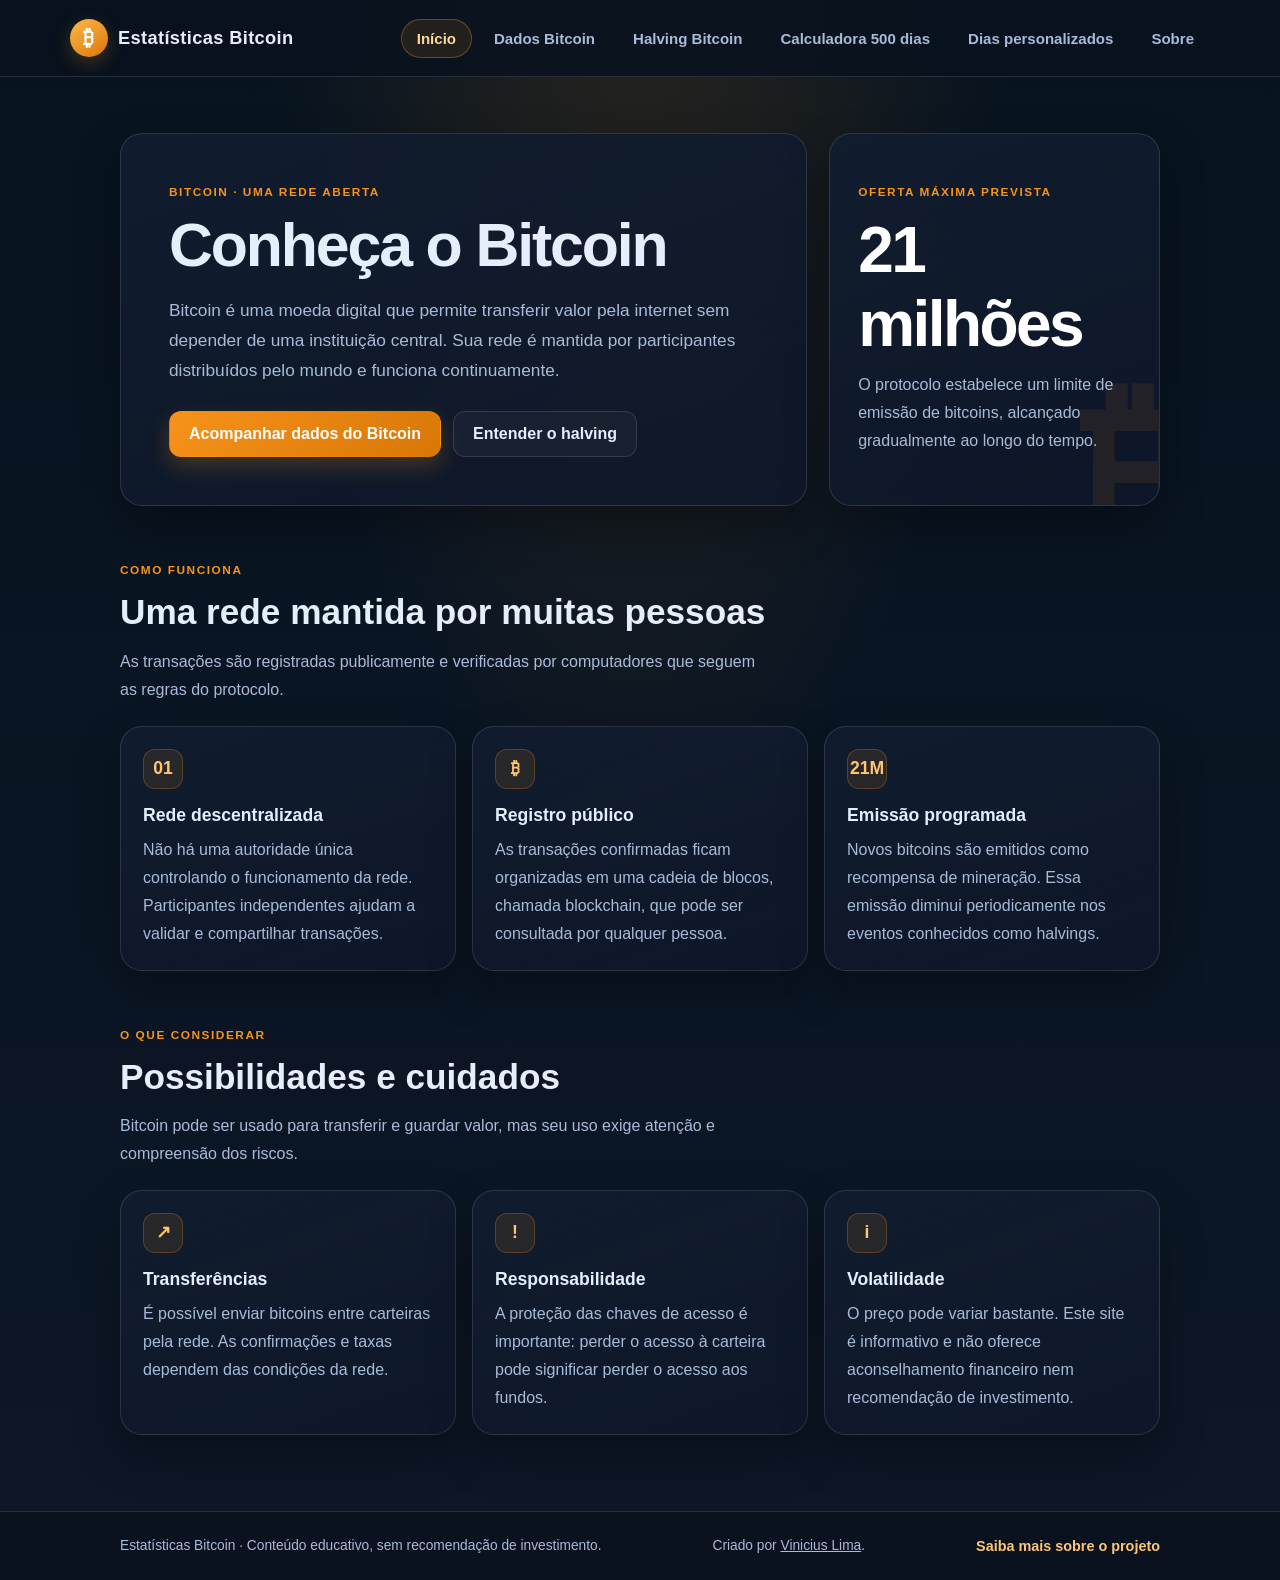
==== index.html @ bfd5b89e "Organiza conteúdo de Bitcoin e halving Co-authored-by: Copilot <223556219+Copilot@users.noreply.gith" ====
<!DOCTYPE html>
<html lang="pt-BR">
<head>
  <meta charset="UTF-8">
  <meta name="viewport" content="width=device-width, initial-scale=1.0">
  <meta name="theme-color" content="#07131f">
  <meta name="description" content="Conheça o Bitcoin: uma moeda digital descentralizada, sua rede, seu funcionamento e seus principais usos.">
  <title>Início | Estatísticas Bitcoin</title>
  <link rel="stylesheet" href="styles.css">
</head>
<body>
  <a class="skip-link" href="#conteudo">Pular para o conteúdo</a>
  <header class="site-header">
    <div class="nav-wrap">
      <a class="brand" href="index.html"><span class="brand-mark" aria-hidden="true">₿</span> Estatísticas Bitcoin</a>
      <nav class="nav" aria-label="Menu principal">
        <a class="active" href="index.html" aria-current="page">Início</a>
        <a href="dados-bitcoin.html">Dados Bitcoin</a>
        <a href="halving-bitcoin.html">Halving Bitcoin</a>
        <a href="calculadora.html">Calculadora 500 dias</a>
        <a href="calculadora-tempo.html">Dias personalizados</a>
        <a href="sobre.html">Sobre</a>
      </nav>
    </div>
  </header>

  <main class="container" id="conteudo">
    <section class="hero">
      <div class="card hero-copy">
        <span class="eyebrow">Bitcoin · Uma rede aberta</span>
        <h1>Conheça o Bitcoin</h1>
        <p class="lead">
          Bitcoin é uma moeda digital que permite transferir valor pela internet sem depender de uma instituição central. Sua rede é mantida por participantes distribuídos pelo mundo e funciona continuamente.
        </p>
        <div class="actions">
          <a class="btn btn-primary" href="dados-bitcoin.html">Acompanhar dados do Bitcoin</a>
          <a class="btn btn-secondary" href="halving-bitcoin.html">Entender o halving</a>
        </div>
      </div>

      <aside class="card highlight-card" aria-label="Informação sobre o limite de bitcoins">
        <span class="eyebrow">Oferta máxima prevista</span>
        <div class="highlight-number">21 milhões</div>
        <p>O protocolo estabelece um limite de emissão de bitcoins, alcançado gradualmente ao longo do tempo.</p>
      </aside>
    </section>

    <section class="section" aria-labelledby="destaques-titulo">
      <div class="section-heading">
        <span class="eyebrow">Como funciona</span>
        <h2 id="destaques-titulo">Uma rede mantida por muitas pessoas</h2>
        <p>As transações são registradas publicamente e verificadas por computadores que seguem as regras do protocolo.</p>
      </div>
      <div class="feature-grid">
        <article class="card feature-card">
          <span class="feature-icon" aria-hidden="true">01</span>
          <h3>Rede descentralizada</h3>
          <p>Não há uma autoridade única controlando o funcionamento da rede. Participantes independentes ajudam a validar e compartilhar transações.</p>
        </article>
        <article class="card feature-card">
          <span class="feature-icon" aria-hidden="true">₿</span>
          <h3>Registro público</h3>
          <p>As transações confirmadas ficam organizadas em uma cadeia de blocos, chamada blockchain, que pode ser consultada por qualquer pessoa.</p>
        </article>
        <article class="card feature-card">
          <span class="feature-icon" aria-hidden="true">21M</span>
          <h3>Emissão programada</h3>
          <p>Novos bitcoins são emitidos como recompensa de mineração. Essa emissão diminui periodicamente nos eventos conhecidos como halvings.</p>
        </article>
      </div>
    </section>

    <section class="section" aria-labelledby="uso-titulo">
      <div class="section-heading">
        <span class="eyebrow">O que considerar</span>
        <h2 id="uso-titulo">Possibilidades e cuidados</h2>
        <p>Bitcoin pode ser usado para transferir e guardar valor, mas seu uso exige atenção e compreensão dos riscos.</p>
      </div>
      <div class="info-grid">
        <article class="card info-card">
          <span class="feature-icon" aria-hidden="true">↗</span>
          <h3>Transferências</h3>
          <p>É possível enviar bitcoins entre carteiras pela rede. As confirmações e taxas dependem das condições da rede.</p>
        </article>
        <article class="card info-card">
          <span class="feature-icon" aria-hidden="true">!</span>
          <h3>Responsabilidade</h3>
          <p>A proteção das chaves de acesso é importante: perder o acesso à carteira pode significar perder o acesso aos fundos.</p>
        </article>
        <article class="card info-card">
          <span class="feature-icon" aria-hidden="true">i</span>
          <h3>Volatilidade</h3>
          <p>O preço pode variar bastante. Este site é informativo e não oferece aconselhamento financeiro nem recomendação de investimento.</p>
        </article>
      </div>
    </section>
  </main>

  <footer class="site-footer">
    <div class="footer-inner">
      <p>Estatísticas Bitcoin · Conteúdo educativo, sem recomendação de investimento.</p>
      <p>Criado por <a href="https://github.com/viniciusLima-cell" target="_blank" rel="noopener noreferrer">Vinicius Lima</a>.</p>
      <a class="footer-link" href="sobre.html">Saiba mais sobre o projeto</a>
    </div>
  </footer>
</body>
</html>
---- styles.css ----
:root {
  color-scheme: dark;
  --background: #07131f;
  --surface: rgba(15, 23, 42, 0.84);
  --surface-soft: rgba(255, 255, 255, 0.035);
  --primary: #f7931a;
  --primary-dark: #d97706;
  --text: #e5eefb;
  --muted: #a8bbd8;
  --line: rgba(255, 255, 255, 0.12);
  --shadow: 0 20px 45px rgba(0, 0, 0, 0.3);
}

* {
  box-sizing: border-box;
}

html {
  min-width: 320px;
  scroll-behavior: smooth;
}

body {
  min-height: 100vh;
  margin: 0;
  display: flex;
  flex-direction: column;
  font-family: "Segoe UI", Tahoma, Geneva, Verdana, sans-serif;
  background:
    radial-gradient(ellipse at 50% -10%, rgba(247, 147, 26, 0.14), transparent 42%),
    linear-gradient(180deg, #07131f 0%, #0d1727 100%);
  color: var(--text);
}

a {
  color: inherit;
}

a:focus-visible,
button:focus-visible,
input:focus-visible {
  outline: 3px solid rgba(247, 147, 26, 0.8);
  outline-offset: 3px;
}

.skip-link {
  position: absolute;
  z-index: 20;
  top: 8px;
  left: 8px;
  transform: translateY(-150%);
  padding: 10px 14px;
  border-radius: 8px;
  background: #fff;
  color: #111827;
}

.skip-link:focus {
  transform: translateY(0);
}

.site-header {
  position: sticky;
  top: 0;
  z-index: 10;
  background: rgba(8, 19, 31, 0.88);
  border-bottom: 1px solid var(--line);
  backdrop-filter: blur(14px);
}

.nav-wrap {
  width: min(1180px, 100%);
  min-height: 76px;
  margin: 0 auto;
  padding: 14px 20px;
  display: flex;
  align-items: center;
  justify-content: space-between;
  gap: 20px;
}

.brand {
  display: inline-flex;
  align-items: center;
  gap: 10px;
  color: var(--text);
  text-decoration: none;
  font-size: 1.14rem;
  font-weight: 750;
  letter-spacing: 0.02em;
  white-space: nowrap;
}

.brand-mark {
  display: grid;
  width: 38px;
  height: 38px;
  place-items: center;
  border-radius: 50%;
  background: linear-gradient(145deg, #ffb84d, var(--primary-dark));
  box-shadow: 0 6px 18px rgba(247, 147, 26, 0.24);
  color: #fff;
  font-size: 1.35rem;
  font-weight: 800;
}

.nav {
  display: flex;
  align-items: center;
  gap: 6px;
}

.nav a {
  padding: 10px 15px;
  border: 1px solid transparent;
  border-radius: 999px;
  color: var(--muted);
  font-size: 0.94rem;
  font-weight: 650;
  text-decoration: none;
  transition: background 0.2s ease, color 0.2s ease, border-color 0.2s ease;
}

.nav a:hover,
.nav a.active {
  border-color: rgba(247, 147, 26, 0.35);
  background: rgba(247, 147, 26, 0.1);
  color: #ffd79d;
}

main {
  width: 100%;
  flex: 1;
}

.container {
  width: min(1080px, 100%);
  margin: 0 auto;
  padding: 56px 20px 76px;
}

.container-narrow {
  width: min(850px, 100%);
}

.eyebrow {
  display: inline-block;
  margin-bottom: 14px;
  color: var(--primary);
  font-size: 0.74rem;
  font-weight: 750;
  letter-spacing: 0.13em;
  text-transform: uppercase;
}

h1,
h2,
h3,
p {
  margin-top: 0;
}

h1 {
  margin-bottom: 16px;
  font-size: clamp(2.15rem, 5vw, 3.8rem);
  line-height: 1.08;
  letter-spacing: -0.035em;
}

h2 {
  margin-bottom: 14px;
  font-size: clamp(1.55rem, 3vw, 2.2rem);
  line-height: 1.2;
}

h3 {
  margin-bottom: 10px;
  font-size: 1.1rem;
}

p {
  color: var(--muted);
  line-height: 1.75;
}

.card {
  border: 1px solid var(--line);
  border-radius: 22px;
  background: linear-gradient(160deg, rgba(17, 29, 47, 0.94), var(--surface));
  box-shadow: var(--shadow);
}

.hero {
  display: grid;
  grid-template-columns: minmax(0, 1.35fr) minmax(250px, 0.65fr);
  align-items: stretch;
  gap: 22px;
}

.hero-copy {
  padding: clamp(26px, 5vw, 48px);
}

.lead {
  max-width: 660px;
  margin-bottom: 26px;
  font-size: 1.08rem;
}

.actions {
  display: flex;
  flex-wrap: wrap;
  gap: 12px;
}

.btn {
  display: inline-flex;
  min-height: 46px;
  align-items: center;
  justify-content: center;
  padding: 12px 19px;
  border: 1px solid var(--line);
  border-radius: 12px;
  font-weight: 700;
  text-decoration: none;
  transition: transform 0.2s ease, box-shadow 0.2s ease, background 0.2s ease;
}

.btn:hover {
  transform: translateY(-2px);
}

.btn-primary {
  border-color: transparent;
  background: linear-gradient(135deg, var(--primary), var(--primary-dark));
  box-shadow: 0 9px 22px rgba(247, 147, 26, 0.24);
  color: #fff;
}

.btn-secondary {
  background: rgba(255, 255, 255, 0.035);
  color: var(--text);
}

.highlight-card {
  position: relative;
  display: flex;
  min-height: 260px;
  flex-direction: column;
  justify-content: center;
  overflow: hidden;
  padding: 28px;
}

.highlight-card::after {
  position: absolute;
  right: -25px;
  bottom: -75px;
  color: rgba(247, 147, 26, 0.09);
  content: "₿";
  font-size: 13rem;
  font-weight: 800;
  line-height: 1;
}

.highlight-card > * {
  position: relative;
  z-index: 1;
}

.highlight-number {
  margin-bottom: 10px;
  color: #fff;
  font-size: clamp(2.7rem, 5vw, 4rem);
  font-weight: 800;
  letter-spacing: -0.04em;
}

.highlight-card p,
.feature-card p,
.info-card p {
  margin-bottom: 0;
}

.section {
  margin-top: 54px;
}

.section-heading {
  max-width: 650px;
  margin-bottom: 22px;
}

.section-heading p {
  margin-bottom: 0;
}

.feature-grid,
.info-grid {
  display: grid;
  grid-template-columns: repeat(3, minmax(0, 1fr));
  gap: 16px;
}

.feature-card,
.info-card {
  padding: 22px;
}

.feature-icon {
  display: grid;
  width: 40px;
  height: 40px;
  margin-bottom: 16px;
  place-items: center;
  border: 1px solid rgba(247, 147, 26, 0.25);
  border-radius: 12px;
  background: rgba(247, 147, 26, 0.1);
  color: #ffc574;
  font-size: 1.1rem;
  font-weight: 800;
}

.page-intro {
  margin-bottom: 24px;
}

.page-intro p {
  max-width: 650px;
  margin-bottom: 0;
}

.calculator-card {
  padding: clamp(22px, 4vw, 34px);
}

.field-label {
  display: block;
  margin: 24px 0 8px;
  color: var(--text);
  font-weight: 650;
}

input[type="date"],
input[type="number"] {
  display: block;
  width: 100%;
  min-height: 50px;
  padding: 12px 14px;
  border: 1px solid var(--line);
  border-radius: 12px;
  background: #0d1727;
  color: var(--text);
  font: inherit;
}

.calculator-card .btn {
  width: 100%;
  margin-top: 14px;
  cursor: pointer;
  font: inherit;
}

.result {
  margin-top: 22px;
  padding: 18px;
  border: 1px solid var(--line);
  border-radius: 15px;
  background: var(--surface-soft);
}

.result[hidden] {
  display: none;
}

.result-grid {
  display: grid;
  grid-template-columns: repeat(2, minmax(0, 1fr));
  gap: 12px;
  margin: 14px 0;
}

.result-item {
  padding: 14px;
  border: 1px solid var(--line);
  border-radius: 12px;
  background: rgba(8, 19, 31, 0.42);
}

.result-item span {
  display: block;
  margin-bottom: 6px;
  color: var(--muted);
  font-size: 0.88rem;
}

.result-item strong {
  color: #fff;
  font-size: 1.08rem;
}

.result-count {
  margin-bottom: 0;
  color: var(--text);
}

.helper-text {
  margin: 12px 0 0;
  font-size: 0.88rem;
}

.notice {
  margin-top: 18px;
  padding-left: 14px;
  border-left: 2px solid var(--primary);
  font-size: 0.9rem;
}

.market-intro {
  margin-bottom: 28px;
}

.market-grid {
  display: grid;
  grid-template-columns: repeat(2, minmax(0, 1fr));
  gap: 18px;
}

.market-card,
.market-chart-card {
  padding: clamp(22px, 4vw, 32px);
}

.market-card .eyebrow,
.market-chart-heading .eyebrow {
  margin-bottom: 12px;
}

.market-value {
  margin-bottom: 8px;
  color: #fff;
  font-size: clamp(2rem, 5vw, 3rem);
  overflow-wrap: anywhere;
}

.market-out-of {
  color: var(--muted);
  font-size: 0.55em;
}

.market-secondary,
.market-change,
.market-sentiment {
  margin-bottom: 8px;
  color: var(--text);
}

.market-change {
  font-weight: 700;
}

.market-positive {
  color: #73d6a0;
}

.market-negative {
  color: #ff8c8c;
}

.market-updated {
  margin: 12px 0 0;
  font-size: 0.82rem;
}

.sentiment-meter {
  height: 12px;
  margin: 18px 0 12px;
  overflow: hidden;
  border-radius: 999px;
  background: linear-gradient(90deg, #e45757, #f7931a 50%, #55bd83);
}

.sentiment-meter-fill {
  display: block;
  width: 0;
  height: 100%;
  border-right: 2px solid #fff;
  background: rgba(7, 19, 31, 0.78);
  transition: width 0.3s ease;
}

.market-chart-card {
  margin-top: 18px;
}

.market-chart-heading {
  display: flex;
  align-items: flex-start;
  justify-content: space-between;
  gap: 18px;
}

.market-chart-heading h2 {
  margin-bottom: 4px;
  font-size: clamp(1.3rem, 3vw, 1.8rem);
}

.chart-controls {
  display: flex;
  flex-wrap: wrap;
  justify-content: flex-end;
  gap: 8px;
}

.chart-range {
  min-height: 38px;
  padding: 7px 10px;
  border: 1px solid var(--line);
  border-radius: 999px;
  background: rgba(255, 255, 255, 0.035);
  color: var(--muted);
  font: inherit;
  font-size: 0.82rem;
  font-weight: 650;
  white-space: nowrap;
  cursor: pointer;
}

.chart-range:hover,
.chart-range[aria-pressed="true"] {
  border-color: rgba(247, 147, 26, 0.35);
  background: rgba(247, 147, 26, 0.1);
  color: #ffd79d;
}

.chart-container {
  min-height: 260px;
  margin-top: 24px;
}

.bitcoin-chart {
  display: block;
  width: 100%;
  height: 360px;
  overflow: visible;
}

.bitcoin-chart[hidden],
.chart-labels[hidden],
.chart-message[hidden] {
  display: none;
}

.chart-grid-line {
  stroke: rgba(255, 255, 255, 0.1);
  stroke-width: 1;
}

.chart-axis-label {
  fill: var(--muted);
}

.chart-axis-label,
.chart-current-label {
  font-family: "Segoe UI", Tahoma, Geneva, Verdana, sans-serif;
  font-variant-numeric: tabular-nums;
  letter-spacing: 0.01em;
}

.chart-point {
  fill: var(--primary);
  stroke: var(--background);
  stroke-width: 2;
  vector-effect: non-scaling-stroke;
}

.chart-current-label {
  fill: #fff;
  font-weight: 700;
}

.chart-area {
  fill: url(#preenchimentoGrafico);
}

.chart-line {
  fill: none;
  stroke: var(--primary);
  stroke-linecap: round;
  stroke-linejoin: round;
  stroke-width: 3;
  vector-effect: non-scaling-stroke;
}

.chart-message {
  display: grid;
  min-height: 260px;
  margin: 0;
  place-items: center;
  text-align: center;
}

.chart-labels {
  display: flex;
  justify-content: space-between;
  gap: 12px;
  color: var(--muted);
  font-size: 0.82rem;
}

.market-actions {
  display: flex;
  align-items: center;
  justify-content: space-between;
  gap: 20px;
  margin-top: 18px;
}

.market-actions .btn {
  flex: 0 0 auto;
  cursor: pointer;
  font: inherit;
}

.market-actions .btn:disabled {
  cursor: wait;
  opacity: 0.7;
}

.market-disclaimer {
  margin: 0;
  font-size: 0.86rem;
}

.site-footer {
  border-top: 1px solid var(--line);
  background: rgba(5, 12, 21, 0.45);
}

.footer-inner {
  width: min(1080px, 100%);
  margin: 0 auto;
  padding: 22px 20px;
  display: flex;
  align-items: center;
  justify-content: space-between;
  gap: 14px;
}

.footer-inner p {
  margin: 0;
  font-size: 0.86rem;
}

.footer-link {
  color: #ffc574;
  font-size: 0.9rem;
  font-weight: 650;
  text-decoration: none;
}

.footer-link:hover {
  text-decoration: underline;
}

@media (max-width: 760px) {
  .nav-wrap {
    min-height: auto;
    flex-direction: column;
    align-items: flex-start;
    gap: 10px;
    padding: 13px 18px;
  }

  .nav {
    width: 100%;
    gap: 2px;
    overflow-x: auto;
    padding-bottom: 2px;
  }

  .nav a {
    padding: 9px 12px;
    white-space: nowrap;
  }

  .container {
    padding: 36px 18px 54px;
  }

  .hero {
    grid-template-columns: 1fr;
  }

  .market-grid {
    grid-template-columns: 1fr;
  }

  .market-actions {
    align-items: stretch;
    flex-direction: column;
  }

  .market-chart-heading {
    align-items: flex-start;
    flex-direction: column;
    gap: 8px;
  }

  .chart-controls {
    justify-content: flex-start;
  }

  .bitcoin-chart {
    height: 260px;
  }

  .highlight-card {
    min-height: 210px;
  }
}

@media (max-width: 560px) {
  .feature-grid,
  .info-grid {
    grid-template-columns: 1fr;
  }

  .result-grid {
    grid-template-columns: 1fr;
  }

  .actions {
    flex-direction: column;
  }

  .footer-inner {
    align-items: flex-start;
    flex-direction: column;
  }
}

@media (prefers-reduced-motion: reduce) {
  *,
  *::before,
  *::after {
    scroll-behavior: auto !important;
    transition-duration: 0.01ms !important;
  }
}
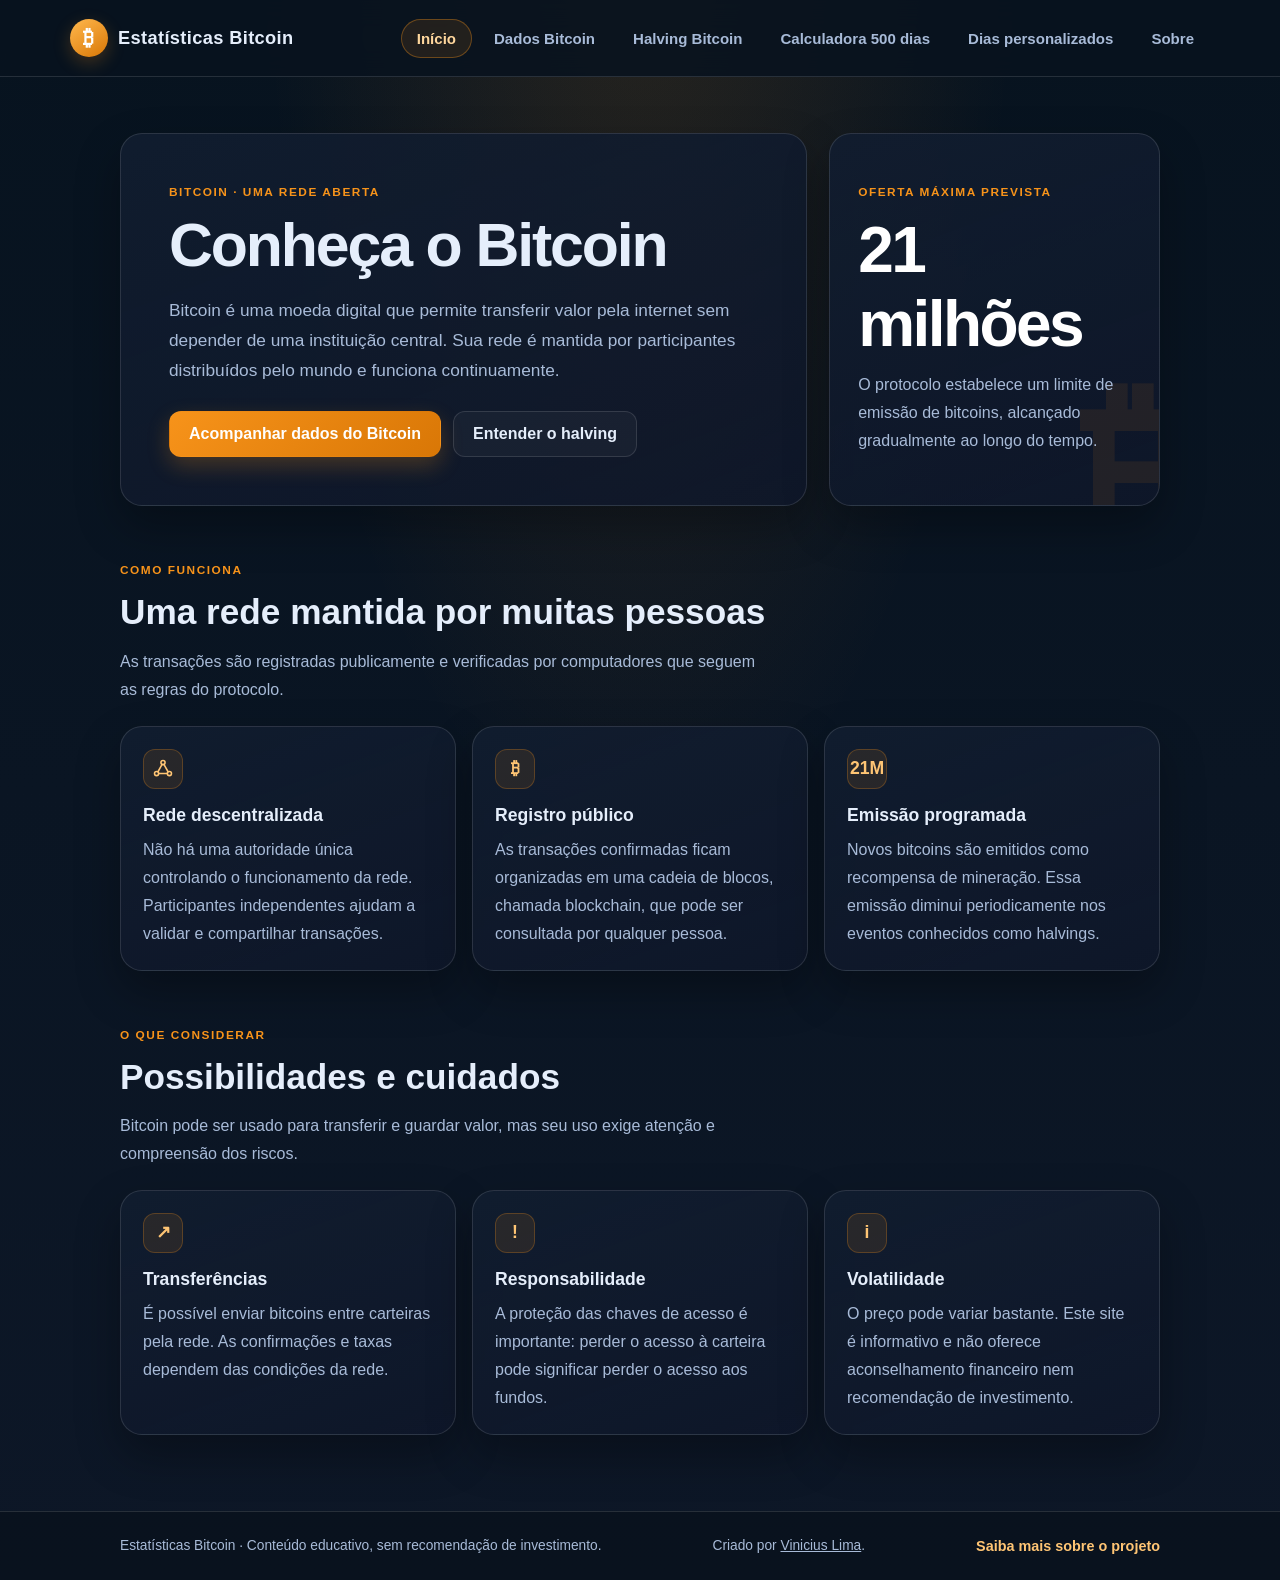
==== commit a89e69c5: "Adiciona ícones SVG às seções de recursos e ajusta estilos" ====
--- a/index.html
+++ b/index.html
@@ -6,6 +6,7 @@
   <meta name="theme-color" content="#07131f">
   <meta name="description" content="Conheça o Bitcoin: uma moeda digital descentralizada, sua rede, seu funcionamento e seus principais usos.">
   <title>Início | Estatísticas Bitcoin</title>
+  <link rel="icon" type="image/svg+xml" href="favicon.svg">
   <link rel="stylesheet" href="styles.css">
 </head>
 <body>
@@ -53,7 +54,14 @@
       </div>
       <div class="feature-grid">
         <article class="card feature-card">
-          <span class="feature-icon" aria-hidden="true">01</span>
+          <span class="feature-icon" aria-hidden="true">
+            <svg viewBox="0 0 24 24" role="img">
+              <circle cx="12" cy="5" r="2.25"></circle>
+              <circle cx="5" cy="17" r="2.25"></circle>
+              <circle cx="19" cy="17" r="2.25"></circle>
+              <path d="M11 7 6.5 15M13 7l4.5 8M7.25 17h9.5"></path>
+            </svg>
+          </span>
           <h3>Rede descentralizada</h3>
           <p>Não há uma autoridade única controlando o funcionamento da rede. Participantes independentes ajudam a validar e compartilhar transações.</p>
         </article>
--- a/styles.css
+++ b/styles.css
@@ -282,6 +282,15 @@
   margin-bottom: 0;
 }
 
+.info-card p + p {
+  margin-top: 12px;
+}
+
+.info-card > .footer-link {
+  display: inline-block;
+  margin-top: 12px;
+}
+
 .section {
   margin-top: 54px;
 }
@@ -305,6 +314,32 @@
 .feature-card,
 .info-card {
   padding: 22px;
+}
+
+.about-articles {
+  grid-template-columns: 1fr;
+}
+
+.about-article-content {
+  display: grid;
+  grid-template-columns: 40px minmax(0, 1fr);
+  align-items: start;
+  gap: 18px;
+}
+
+.about-article-content .feature-icon {
+  margin-bottom: 0;
+}
+
+.about-article-content h2 {
+  margin-top: 0;
+}
+
+.about-article-actions {
+  display: flex;
+  flex-wrap: wrap;
+  gap: 10px;
+  margin-top: 24px;
 }
 
 .feature-icon {
@@ -321,6 +356,16 @@
   font-weight: 800;
 }
 
+.feature-icon svg {
+  width: 22px;
+  height: 22px;
+  fill: none;
+  stroke: currentColor;
+  stroke-width: 1.7;
+  stroke-linecap: round;
+  stroke-linejoin: round;
+}
+
 .page-intro {
   margin-bottom: 24px;
 }
@@ -328,6 +373,11 @@
 .page-intro p {
   max-width: 650px;
   margin-bottom: 0;
+}
+
+.about-intro p {
+  max-width: none;
+  text-align: justify;
 }
 
 .calculator-card {
@@ -487,6 +537,59 @@
   border-right: 2px solid #fff;
   background: rgba(7, 19, 31, 0.78);
   transition: width 0.3s ease;
+}
+
+.index-meter {
+  position: relative;
+  height: 12px;
+  margin: 18px 0 8px;
+  border-radius: 999px;
+}
+
+.index-meter[hidden] {
+  display: none;
+}
+
+.index-meter-mayer {
+  --reference-position: 33.333%;
+  background: linear-gradient(90deg, #55bd83 0%, #f7bd4f 38%, #e45757 100%);
+}
+
+.index-meter-mvrv {
+  --reference-position: 25%;
+  background: linear-gradient(90deg, #55bd83 0%, #f7bd4f 30%, #e45757 100%);
+}
+
+.index-meter::before,
+.index-meter-marker {
+  position: absolute;
+  top: -4px;
+  height: 20px;
+  transform: translateX(-50%);
+  border-radius: 999px;
+}
+
+.index-meter::before {
+  left: var(--reference-position);
+  width: 2px;
+  background: rgba(255, 255, 255, 0.72);
+  content: "";
+}
+
+.index-meter-marker {
+  left: 0;
+  width: 5px;
+  border: 1px solid var(--background);
+  background: #fff;
+  box-shadow: 0 0 0 1px rgba(255, 255, 255, 0.45);
+  transition: left 0.3s ease;
+}
+
+.index-meter-scale {
+  margin: 0 0 8px;
+  color: var(--muted);
+  font-size: 0.78rem;
+  line-height: 1.5;
 }
 
 .market-chart-card {
@@ -574,6 +677,57 @@
   vector-effect: non-scaling-stroke;
 }
 
+.chart-interaction-line {
+  fill: none;
+  stroke: transparent;
+  stroke-width: 24;
+  pointer-events: stroke;
+  cursor: crosshair;
+}
+
+.chart-tooltip {
+  pointer-events: none;
+}
+
+.chart-tooltip-crosshair {
+  stroke: rgba(255, 255, 255, 0.45);
+  stroke-dasharray: 4 4;
+  stroke-width: 1;
+  vector-effect: non-scaling-stroke;
+}
+
+.chart-tooltip-point {
+  fill: #fff;
+  stroke: var(--primary);
+  stroke-width: 3;
+  vector-effect: non-scaling-stroke;
+}
+
+.chart-tooltip-box {
+  fill: #0d1727;
+  stroke: rgba(247, 147, 26, 0.55);
+  stroke-width: 1;
+  vector-effect: non-scaling-stroke;
+}
+
+.chart-tooltip-price,
+.chart-tooltip-date {
+  font-family: "Segoe UI", Tahoma, Geneva, Verdana, sans-serif;
+  font-variant-numeric: tabular-nums;
+  pointer-events: none;
+}
+
+.chart-tooltip-price {
+  fill: #fff;
+  font-size: 12px;
+  font-weight: 700;
+}
+
+.chart-tooltip-date {
+  fill: var(--muted);
+  font-size: 10px;
+}
+
 .chart-current-label {
   fill: #fff;
   font-weight: 700;
@@ -676,7 +830,7 @@
     width: 100%;
     gap: 2px;
     overflow-x: auto;
-    padding-bottom: 2px;
+    padding-bottom: 12px;
   }
 
   .nav a {
